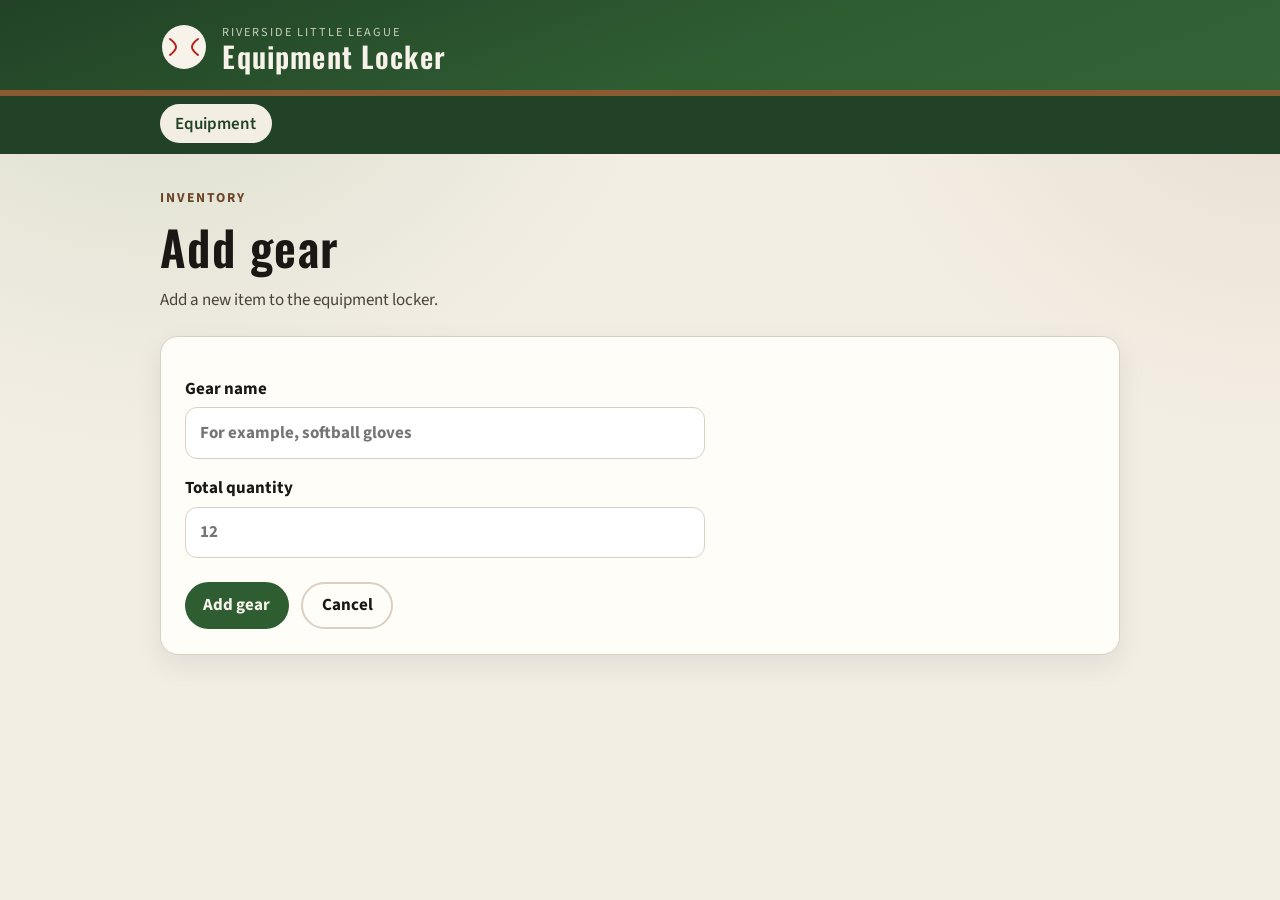
==== src/ui/add-gear.html @ 4bca8632 "updated ui and docs folder" ====
<!DOCTYPE html>
<html lang="en">

<head>
    <meta charset="UTF-8">
    <meta name="viewport" content="width=device-width, initial-scale=1.0">
    <title>Add gear · Little League Locker</title>
    <link rel="preconnect" href="https://fonts.googleapis.com">
    <link rel="preconnect" href="https://fonts.gstatic.com" crossorigin>
    <link
        href="https://fonts.googleapis.com/css2?family=Oswald:wght@500;600&family=Source+Sans+3:wght@400;600;700&display=swap"
        rel="stylesheet">
    <link rel="stylesheet" href="styles.css">
</head>

<body>
    <header class="app-header">
        <div class="header-inner">
            <a class="brand" href="index.html">
                <svg class="brand-mark" viewBox="0 0 48 48" aria-hidden="true">
                    <circle cx="24" cy="24" r="22" fill="#f7f3ea" />
                    <path d="M10 16c8 6 8 10 0 16M38 16c-8 6-8 10 0 16" fill="none" stroke="#b42318" stroke-width="2"
                        stroke-linecap="round" />
                </svg>
                <span>
                    <p class="brand-kicker">Riverside Little League</p>
                    <p class="brand-title">Equipment Locker</p>
                </span>
            </a>
        </div>
    </header>
    <nav class="app-nav" aria-label="Primary">
        <div class="nav-inner">
            <a href="equipment.html" aria-current="page">Equipment</a>
        </div>
    </nav>

    <main class="page">
        <header class="page-head">
            <div>
                <p class="eyebrow">Inventory</p>
                <h1>Add gear</h1>
                <p class="lede">Add a new item to the equipment locker.</p>
            </div>
        </header>

        <section class="card panel">
            <form class="form" id="add-gear-form">
                <div id="form-error" class="form-error" aria-live="polite"></div>
                <label>
                    Gear name
                    <input type="text" name="itemName" required placeholder="For example, softball gloves">
                </label>
                <label>
                    Total quantity
                    <input type="number" name="total" required min="1" step="1" placeholder="12">
                </label>
                <div class="actions">
                    <button class="btn btn-primary" type="submit">Add gear</button>
                    <a class="btn btn-secondary" href="equipment.html">Cancel</a>
                </div>
            </form>
        </section>
    </main>

    <script>
        document.querySelector('#add-gear-form').addEventListener('submit', async (event) => {
            event.preventDefault();
            const form = event.currentTarget;
            const formError = document.querySelector('#form-error');
            const itemName = form.elements.itemName.value.trim();
            const total = Number(form.elements.total.value);

            formError.textContent = '';

            if (!itemName) {
                formError.textContent = 'Item name is required.';
                return;
            }
            if (!Number.isInteger(total) || total < 1) {
                formError.textContent = 'Total quantity must be a positive integer.';
                return;
            }

            const response = await fetch('/equipment', {
                method: 'POST',
                headers: { 'Content-Type': 'application/json' },
                body: JSON.stringify({ itemName, total })
            });

            if (!response.ok) {
                const payload = await response.json().catch(() => ({}));
                formError.textContent = payload.message || 'Unable to add gear.';
                return;
            }

            window.location.href = 'equipment.html';
        });
    </script>
</body>

</html>
---- src/ui/styles.css ----
:root {
  --ink: #1a1714;
  --ink-soft: #4a433c;
  --paper: #f3eee4;
  --paper-deep: #e7dfd0;
  --card: #fffdf8;
  --grass: #2f5d32;
  --grass-dark: #214226;
  --grass-bright: #3e7a42;
  --leather: #8a5a32;
  --leather-dark: #6b4324;
  --stitch: #b42318;
  --stitch-soft: #f3d4d0;
  --line: #d9d0c2;
  --shadow: 0 10px 28px rgba(26, 23, 20, 0.08);
  --radius: 18px;
  --font: "Source Sans 3", "Segoe UI", sans-serif;
  --display: "Oswald", "Arial Narrow", sans-serif;
}

*,
*::before,
*::after {
  box-sizing: border-box;
}

html {
  font-size: 17px;
}

body {
  margin: 0;
  min-height: 100vh;
  font-family: var(--font);
  color: var(--ink);
  background:
    radial-gradient(circle at 12% -10%, rgba(62, 122, 66, 0.16), transparent 36%),
    radial-gradient(circle at 100% 0%, rgba(138, 90, 50, 0.12), transparent 28%),
    var(--paper);
}

a {
  color: inherit;
}

img {
  max-width: 100%;
}

.app-header {
  background: linear-gradient(160deg, var(--grass-dark), var(--grass) 58%, #356338);
  color: #f7f3ea;
  border-bottom: 6px solid var(--leather);
}

.header-inner,
.nav-inner,
.page {
  width: min(960px, calc(100% - 2rem));
  margin: 0 auto;
}

.header-inner {
  display: flex;
  align-items: center;
  justify-content: space-between;
  gap: 1rem;
  padding: 1.35rem 0 1.15rem;
}

.brand {
  display: flex;
  align-items: center;
  gap: 0.85rem;
  text-decoration: none;
}

.brand-mark {
  width: 48px;
  height: 48px;
  flex-shrink: 0;
}

.brand-kicker {
  margin: 0;
  font-size: 0.72rem;
  letter-spacing: 0.16em;
  text-transform: uppercase;
  opacity: 0.78;
}

.brand-title {
  margin: 0.05rem 0 0;
  font-family: var(--display);
  font-size: 1.7rem;
  font-weight: 600;
  letter-spacing: 0.04em;
  line-height: 1;
}

.app-nav {
  background: var(--grass-dark);
}

.nav-inner {
  display: flex;
  gap: 0.35rem;
  padding: 0.45rem 0 0.6rem;
}

.nav-inner a {
  text-decoration: none;
  color: #efe7d8;
  padding: 0.45rem 0.9rem;
  border-radius: 999px;
  font-weight: 600;
}

.nav-inner a[aria-current="page"] {
  background: var(--paper);
  color: var(--grass-dark);
}

.page {
  padding: 2rem 0 3.5rem;
}

.page-head {
  display: flex;
  align-items: flex-start;
  justify-content: space-between;
  gap: 1rem;
  margin-bottom: 1.4rem;
}

.page-head .stat-pill {
  margin-top: 1.7rem;
}

.page-head-actions {
  display: flex;
  align-items: center;
  gap: 0.7rem;
}

.eyebrow {
  margin: 0 0 0.25rem;
  color: var(--leather-dark);
  font-size: 0.8rem;
  font-weight: 700;
  letter-spacing: 0.14em;
  text-transform: uppercase;
}

h1 {
  margin: 0;
  font-family: var(--display);
  font-size: clamp(2rem, 5vw, 2.8rem);
  font-weight: 600;
  letter-spacing: 0.03em;
}

.lede {
  margin: 0.35rem 0 0;
  color: var(--ink-soft);
  max-width: 42ch;
}

.stat-pill {
  background: var(--card);
  border: 1px solid var(--line);
  border-radius: 999px;
  padding: 0.45rem 0.85rem;
  font-size: 0.92rem;
  box-shadow: var(--shadow);
  white-space: nowrap;
}

.grid {
  display: grid;
  gap: 1rem;
}

.equipment-grid {
  grid-template-columns: repeat(auto-fill, minmax(220px, 1fr));
}

.card {
  background: var(--card);
  border: 1px solid var(--line);
  border-radius: var(--radius);
  box-shadow: var(--shadow);
}

.equipment-btn {
  display: flex;
  flex-direction: column;
  align-items: flex-start;
  gap: 0.85rem;
  width: 100%;
  min-height: 148px;
  padding: 1.1rem 1.15rem 1.2rem;
  text-align: left;
  text-decoration: none;
  cursor: pointer;
  font: inherit;
  color: inherit;
  background:
    linear-gradient(180deg, transparent 0 12px, var(--stitch-soft) 12px 14px, transparent 14px) left / 14px 100% no-repeat,
    var(--card);
  transition: transform 0.15s ease, border-color 0.15s ease;
}

.equipment-btn:hover,
.equipment-btn:focus-visible {
  transform: translateY(-2px);
  border-color: var(--grass);
  outline: 2px solid var(--grass);
  outline-offset: 2px;
}

.item-name {
  margin: 0;
  font-family: var(--display);
  font-size: 1.55rem;
  letter-spacing: 0.04em;
}

.qty {
  display: inline-flex;
  align-items: baseline;
  gap: 0.35rem;
  background: var(--paper-deep);
  border-radius: 999px;
  padding: 0.28rem 0.7rem;
  font-weight: 700;
}

.qty b {
  font-family: var(--display);
  font-size: 1.2rem;
}

.qty span {
  font-size: 0.78rem;
  font-weight: 600;
  letter-spacing: 0.04em;
  text-transform: uppercase;
  color: var(--ink-soft);
}

.panel {
  padding: 1.35rem 1.4rem 1.5rem;
}

.ticket-list {
  display: grid;
  gap: 0.85rem;
}

.ticket-row {
  display: grid;
  grid-template-columns: 1fr auto;
  gap: 1rem;
  align-items: center;
  padding: 1rem 1.15rem;
  text-decoration: none;
  color: inherit;
}

.ticket-row:hover,
.ticket-row:focus-visible {
  border-color: var(--grass);
  outline: 2px solid var(--grass);
  outline-offset: 2px;
}

.ticket-meta {
  display: flex;
  flex-wrap: wrap;
  gap: 0.45rem 1rem;
  margin-top: 0.35rem;
  color: var(--ink-soft);
  font-size: 0.95rem;
}

.form {
  display: grid;
  gap: 1rem;
  max-width: 520px;
}

label {
  display: grid;
  gap: 0.4rem;
  font-weight: 700;
}

input[type="text"],
input[type="number"] {
  width: 100%;
  border: 1px solid var(--line);
  border-radius: 12px;
  padding: 0.75rem 0.85rem;
  font: inherit;
  background: #fff;
}

input:focus-visible {
  outline: 2px solid var(--grass);
  border-color: var(--grass);
}

.item-chip {
  display: flex;
  justify-content: space-between;
  gap: 1rem;
  align-items: center;
  padding: 0.95rem 1.05rem;
  background: var(--paper);
  border: 1px dashed var(--leather);
  border-radius: 14px;
}

.actions {
  display: flex;
  flex-wrap: wrap;
  gap: 0.7rem;
  margin-top: 0.4rem;
}

.btn {
  display: inline-flex;
  align-items: center;
  justify-content: center;
  min-height: 46px;
  padding: 0.55rem 1.1rem;
  border: 0;
  border-radius: 999px;
  font: inherit;
  font-weight: 700;
  text-decoration: none;
  cursor: pointer;
}

.btn-primary {
  background: var(--grass);
  color: #f7f3ea;
}

.btn-primary:hover {
  background: var(--grass-bright);
}

.btn-secondary {
  background: transparent;
  color: var(--ink);
  border: 2px solid var(--line);
}

.btn-danger {
  background: var(--stitch);
  color: #fff8f6;
}

.alert {
  padding: 0.9rem 1rem;
  border-radius: 12px;
  border: 1px solid var(--stitch);
  background: #fff1ef;
  color: #7a1a14;
  font-weight: 600;
}

.notice {
  padding: 0.9rem 1rem;
  border-radius: 12px;
  background: #e8f3e7;
  border: 1px solid #b7d7b4;
  color: var(--grass-dark);
  font-weight: 600;
  margin-bottom: 1rem;
}

.notice a {
  color: var(--grass-dark);
  text-decoration-thickness: 2px;
}

.empty-state,
.error-state {
  text-align: center;
  padding: 2.4rem 1.4rem;
}

.empty-state h2,
.error-state h1,
.error-state h2 {
  margin: 0.3rem 0 0.5rem;
  font-family: var(--display);
  letter-spacing: 0.04em;
}

.lede-center {
  margin-inline: auto;
}

.actions-center {
  justify-content: center;
}

.error-state .code {
  display: inline-block;
  margin: 0.4rem 0 1.1rem;
  padding: 0.2rem 0.55rem;
  background: var(--paper-deep);
  border-radius: 8px;
  font-family: ui-monospace, monospace;
}

.screen-index {
  display: grid;
  gap: 0.8rem;
}

.screen-index a {
  display: grid;
  gap: 0.2rem;
  padding: 1rem 1.15rem;
  text-decoration: none;
}

.screen-index a strong {
  font-family: var(--display);
  font-size: 1.2rem;
  letter-spacing: 0.04em;
}

.screen-index a span {
  color: var(--ink-soft);
}

.detail-grid {
  display: grid;
  gap: 0.75rem;
  margin: 1.1rem 0 1.4rem;
}

.detail-grid div {
  display: flex;
  justify-content: space-between;
  gap: 1rem;
  padding-bottom: 0.7rem;
  border-bottom: 1px solid var(--line);
}

.detail-grid dt {
  color: var(--ink-soft);
  font-weight: 600;
}

.detail-grid dd {
  margin: 0;
  font-weight: 700;
}

@media (max-width: 640px) {

  .header-inner,
  .page-head,
  .ticket-row {
    display: flex;
    flex-direction: column;
    align-items: flex-start;
  }

  .header-inner {
    padding-top: 1.1rem;
  }

  .page {
    padding-top: 1.4rem;
  }

  .page-head .stat-pill {
    margin-top: 0;
  }

  .page-head-actions {
    flex-wrap: wrap;
  }

  .ticket-row .btn {
    align-self: stretch;
  }
}
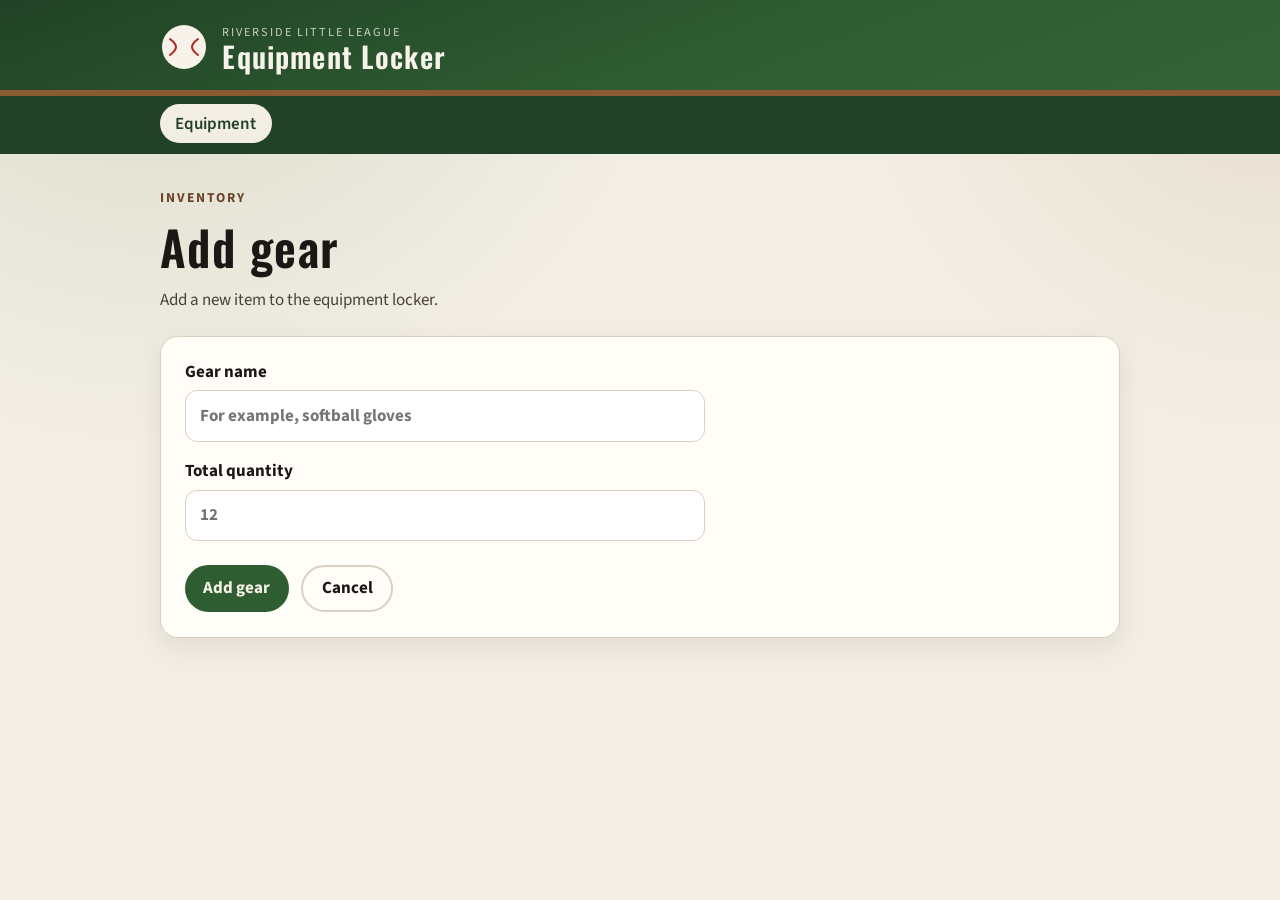
==== commit 41d86dd1: "updated error msgs and html opened on startup" ====
--- a/src/ui/add-gear.html
+++ b/src/ui/add-gear.html
@@ -46,7 +46,7 @@
 
         <section class="card panel">
             <form class="form" id="add-gear-form">
-                <div id="form-error" class="form-error" aria-live="polite"></div>
+                <div id="form-error" class="alert form-error" role="alert"></div>
                 <label>
                     Gear name
                     <input type="text" name="itemName" required placeholder="For example, softball gloves">
--- a/src/ui/styles.css
+++ b/src/ui/styles.css
@@ -372,6 +372,10 @@
   font-weight: 600;
 }
 
+.alert:empty {
+  display: none;
+}
+
 .notice {
   padding: 0.9rem 1rem;
   border-radius: 12px;
